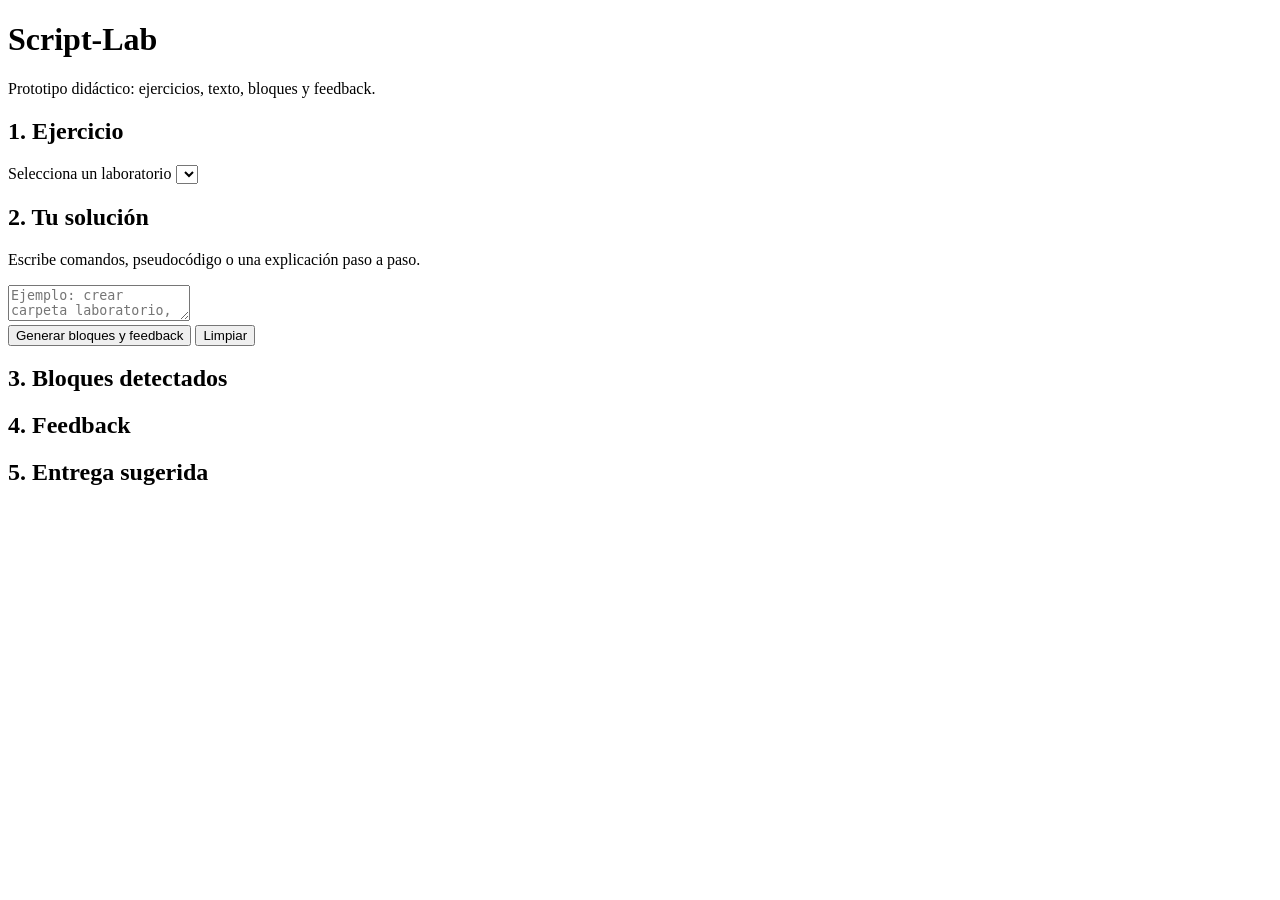
==== prototype/index.html @ 3a5c1339 "Añade prototipo HTML de Script-Lab" ====
<!doctype html>
<html lang="es">
<head>
  <meta charset="utf-8">
  <meta name="viewport" content="width=device-width, initial-scale=1">
  <title>Script-Lab Prototype</title>
  <link rel="stylesheet" href="styles.css">
</head>
<body>
  <header class="hero">
    <h1>Script-Lab</h1>
    <p>Prototipo didáctico: ejercicios, texto, bloques y feedback.</p>
  </header>

  <main class="layout">
    <section class="panel">
      <h2>1. Ejercicio</h2>
      <label for="exerciseSelect">Selecciona un laboratorio</label>
      <select id="exerciseSelect"></select>

      <article id="exerciseInfo" class="card"></article>
    </section>

    <section class="panel editor-panel">
      <h2>2. Tu solución</h2>
      <p>Escribe comandos, pseudocódigo o una explicación paso a paso.</p>
      <textarea id="solutionInput" spellcheck="false" placeholder="Ejemplo: crear carpeta laboratorio, entrar, crear archivo, listar contenido..."></textarea>
      <div class="actions">
        <button id="analyzeBtn">Generar bloques y feedback</button>
        <button id="clearBtn" class="secondary">Limpiar</button>
      </div>
    </section>

    <section class="panel">
      <h2>3. Bloques detectados</h2>
      <div id="blocksOutput" class="blocks"></div>
    </section>

    <section class="panel">
      <h2>4. Feedback</h2>
      <div id="feedbackOutput" class="feedback"></div>
    </section>

    <section class="panel wide">
      <h2>5. Entrega sugerida</h2>
      <pre id="exportOutput"></pre>
    </section>
  </main>

  <script src="app.js"></script>
</body>
</html>
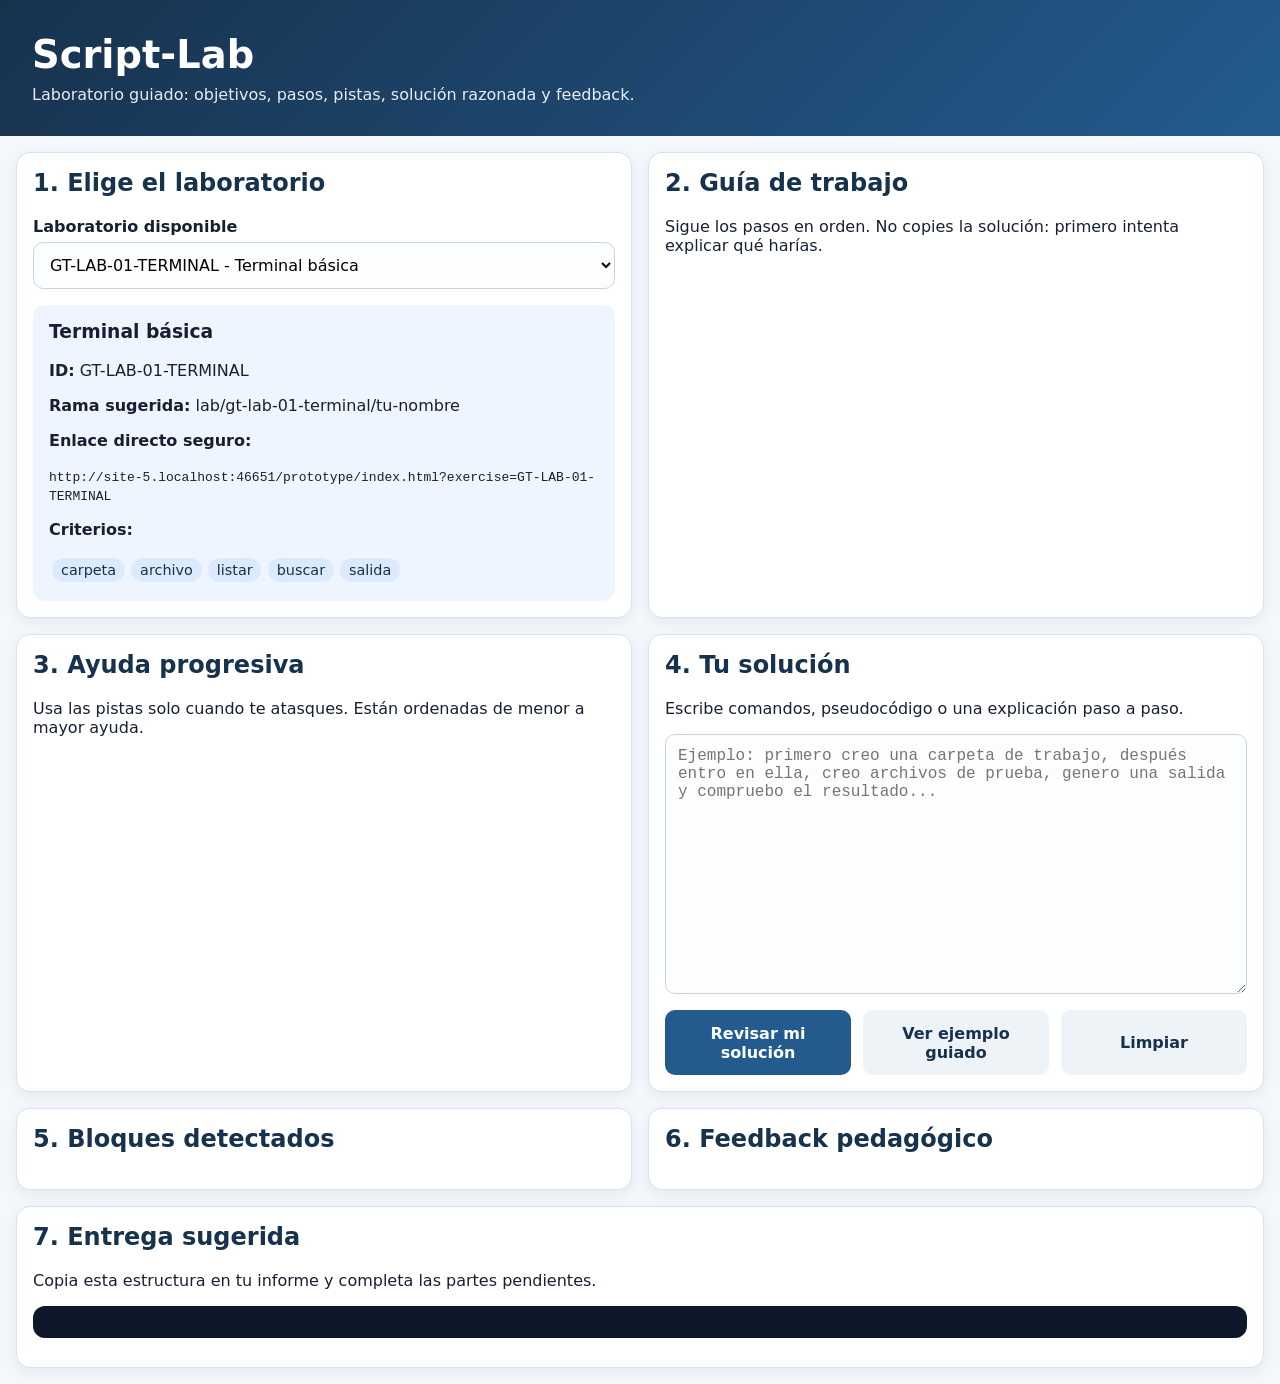
==== commit dac9c0a5: "Añadir estructura pedagógica al prototipo de Script-Lab" ====
--- a/prototype/index.html
+++ b/prototype/index.html
@@ -9,40 +9,54 @@
 <body>
   <header class="hero">
     <h1>Script-Lab</h1>
-    <p>Prototipo didáctico: ejercicios, texto, bloques y feedback.</p>
+    <p>Laboratorio guiado: objetivos, pasos, pistas, solución razonada y feedback.</p>
   </header>
 
   <main class="layout">
     <section class="panel">
-      <h2>1. Ejercicio</h2>
-      <label for="exerciseSelect">Selecciona un laboratorio</label>
+      <h2>1. Elige el laboratorio</h2>
+      <label for="exerciseSelect">Laboratorio disponible</label>
       <select id="exerciseSelect"></select>
 
       <article id="exerciseInfo" class="card"></article>
     </section>
 
+    <section class="panel">
+      <h2>2. Guía de trabajo</h2>
+      <p class="muted">Sigue los pasos en orden. No copies la solución: primero intenta explicar qué harías.</p>
+      <div id="guideOutput" class="guide"></div>
+    </section>
+
+    <section class="panel">
+      <h2>3. Ayuda progresiva</h2>
+      <p class="muted">Usa las pistas solo cuando te atasques. Están ordenadas de menor a mayor ayuda.</p>
+      <div id="hintsOutput" class="hints"></div>
+    </section>
+
     <section class="panel editor-panel">
-      <h2>2. Tu solución</h2>
+      <h2>4. Tu solución</h2>
       <p>Escribe comandos, pseudocódigo o una explicación paso a paso.</p>
-      <textarea id="solutionInput" spellcheck="false" placeholder="Ejemplo: crear carpeta laboratorio, entrar, crear archivo, listar contenido..."></textarea>
+      <textarea id="solutionInput" spellcheck="false" placeholder="Ejemplo: primero creo una carpeta de trabajo, después entro en ella, creo archivos de prueba, genero una salida y compruebo el resultado..."></textarea>
       <div class="actions">
-        <button id="analyzeBtn">Generar bloques y feedback</button>
+        <button id="analyzeBtn">Revisar mi solución</button>
+        <button id="exampleBtn" class="secondary">Ver ejemplo guiado</button>
         <button id="clearBtn" class="secondary">Limpiar</button>
       </div>
     </section>
 
     <section class="panel">
-      <h2>3. Bloques detectados</h2>
+      <h2>5. Bloques detectados</h2>
       <div id="blocksOutput" class="blocks"></div>
     </section>
 
     <section class="panel">
-      <h2>4. Feedback</h2>
+      <h2>6. Feedback pedagógico</h2>
       <div id="feedbackOutput" class="feedback"></div>
     </section>
 
     <section class="panel wide">
-      <h2>5. Entrega sugerida</h2>
+      <h2>7. Entrega sugerida</h2>
+      <p class="muted">Copia esta estructura en tu informe y completa las partes pendientes.</p>
       <pre id="exportOutput"></pre>
     </section>
   </main>
--- a/prototype/styles.css
+++ b/prototype/styles.css
@@ -0,0 +1,164 @@
+:root {
+  font-family: system-ui, -apple-system, BlinkMacSystemFont, "Segoe UI", sans-serif;
+  color: #172033;
+  background: #f4f7fb;
+}
+
+* {
+  box-sizing: border-box;
+}
+
+body {
+  margin: 0;
+}
+
+.hero {
+  padding: 2rem;
+  background: linear-gradient(135deg, #17324d, #245b8f);
+  color: white;
+}
+
+.hero h1 {
+  margin: 0 0 0.5rem;
+  font-size: 2.4rem;
+}
+
+.hero p {
+  margin: 0;
+  opacity: 0.9;
+}
+
+.layout {
+  display: grid;
+  grid-template-columns: repeat(2, minmax(0, 1fr));
+  gap: 1rem;
+  padding: 1rem;
+}
+
+.panel {
+  background: white;
+  border: 1px solid #d9e2ef;
+  border-radius: 14px;
+  padding: 1rem;
+  box-shadow: 0 4px 14px rgba(23, 50, 77, 0.07);
+}
+
+.wide {
+  grid-column: 1 / -1;
+}
+
+h2 {
+  margin-top: 0;
+  color: #17324d;
+}
+
+label {
+  display: block;
+  font-weight: 700;
+  margin-bottom: 0.4rem;
+}
+
+select,
+textarea,
+button {
+  width: 100%;
+  font: inherit;
+}
+
+select,
+textarea {
+  border: 1px solid #c7d3e2;
+  border-radius: 10px;
+  padding: 0.75rem;
+  background: #fbfdff;
+}
+
+textarea {
+  min-height: 260px;
+  resize: vertical;
+  font-family: "Cascadia Code", "Fira Code", monospace;
+}
+
+.actions {
+  display: flex;
+  gap: 0.75rem;
+  margin-top: 0.75rem;
+}
+
+button {
+  border: 0;
+  border-radius: 10px;
+  padding: 0.85rem 1rem;
+  background: #245b8f;
+  color: white;
+  cursor: pointer;
+  font-weight: 700;
+}
+
+button.secondary {
+  background: #eef3f8;
+  color: #17324d;
+}
+
+.card {
+  margin-top: 1rem;
+  padding: 1rem;
+  border-radius: 12px;
+  background: #eef5ff;
+}
+
+.card h3 {
+  margin-top: 0;
+}
+
+.tag {
+  display: inline-block;
+  margin: 0.2rem;
+  padding: 0.25rem 0.55rem;
+  background: #dbeafe;
+  color: #17324d;
+  border-radius: 999px;
+  font-size: 0.9rem;
+}
+
+.blocks {
+  display: grid;
+  gap: 0.6rem;
+}
+
+.block {
+  padding: 0.8rem;
+  border-radius: 10px;
+  border-left: 6px solid #245b8f;
+  background: #f8fbff;
+}
+
+.block strong {
+  display: block;
+  color: #17324d;
+}
+
+.feedback .ok {
+  color: #176b3a;
+  font-weight: 700;
+}
+
+.feedback .missing {
+  color: #9a3412;
+  font-weight: 700;
+}
+
+pre {
+  white-space: pre-wrap;
+  background: #0f172a;
+  color: #e5e7eb;
+  border-radius: 12px;
+  padding: 1rem;
+  overflow: auto;
+}
+
+@media (max-width: 800px) {
+  .layout {
+    grid-template-columns: 1fr;
+  }
+}
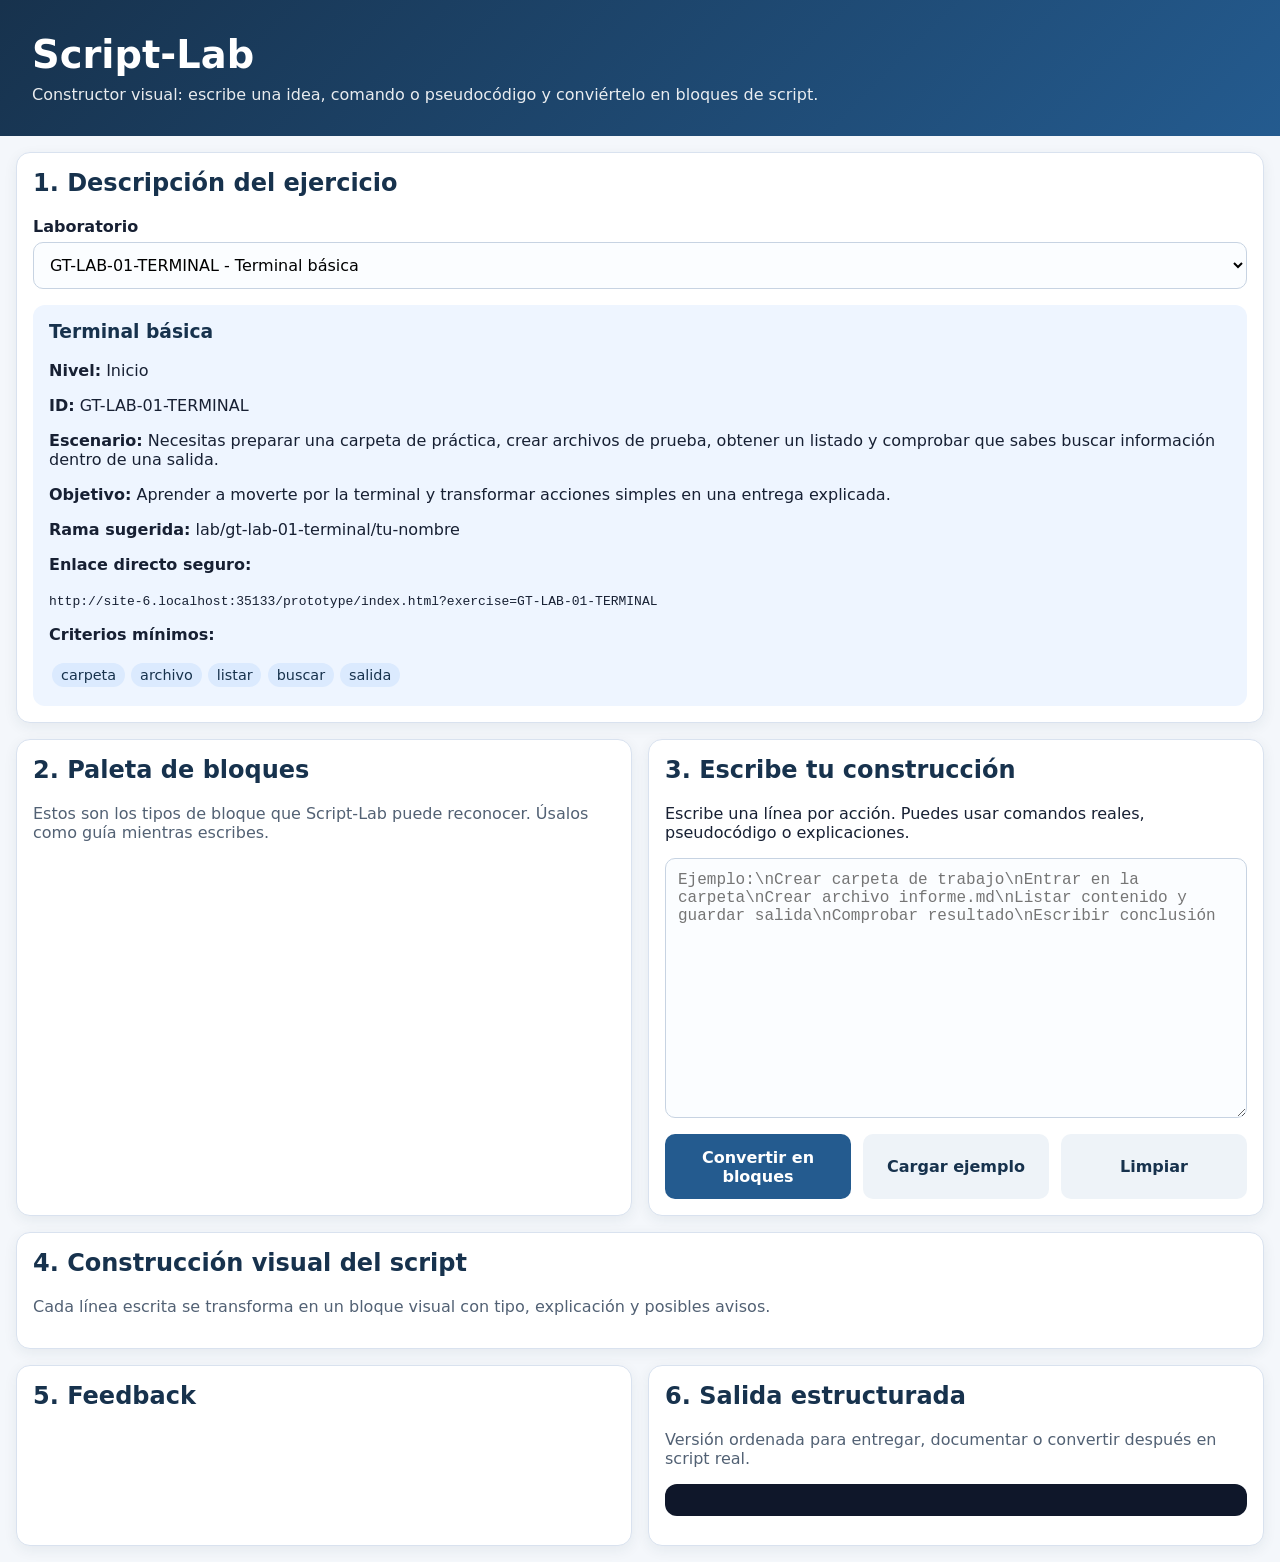
==== commit 44f6593a: "Rediseñar prototipo como constructor visual de scripts" ====
--- a/prototype/index.html
+++ b/prototype/index.html
@@ -3,60 +3,54 @@
 <head>
   <meta charset="utf-8">
   <meta name="viewport" content="width=device-width, initial-scale=1">
-  <title>Script-Lab Prototype</title>
+  <title>Script-Lab Constructor Visual</title>
   <link rel="stylesheet" href="styles.css">
 </head>
 <body>
   <header class="hero">
     <h1>Script-Lab</h1>
-    <p>Laboratorio guiado: objetivos, pasos, pistas, solución razonada y feedback.</p>
+    <p>Constructor visual: escribe una idea, comando o pseudocódigo y conviértelo en bloques de script.</p>
   </header>
 
   <main class="layout">
-    <section class="panel">
-      <h2>1. Elige el laboratorio</h2>
-      <label for="exerciseSelect">Laboratorio disponible</label>
+    <section class="panel wide">
+      <h2>1. Descripción del ejercicio</h2>
+      <label for="exerciseSelect">Laboratorio</label>
       <select id="exerciseSelect"></select>
-
       <article id="exerciseInfo" class="card"></article>
     </section>
 
     <section class="panel">
-      <h2>2. Guía de trabajo</h2>
-      <p class="muted">Sigue los pasos en orden. No copies la solución: primero intenta explicar qué harías.</p>
-      <div id="guideOutput" class="guide"></div>
-    </section>
-
-    <section class="panel">
-      <h2>3. Ayuda progresiva</h2>
-      <p class="muted">Usa las pistas solo cuando te atasques. Están ordenadas de menor a mayor ayuda.</p>
-      <div id="hintsOutput" class="hints"></div>
+      <h2>2. Paleta de bloques</h2>
+      <p class="muted">Estos son los tipos de bloque que Script-Lab puede reconocer. Úsalos como guía mientras escribes.</p>
+      <div id="paletteOutput" class="palette"></div>
     </section>
 
     <section class="panel editor-panel">
-      <h2>4. Tu solución</h2>
-      <p>Escribe comandos, pseudocódigo o una explicación paso a paso.</p>
-      <textarea id="solutionInput" spellcheck="false" placeholder="Ejemplo: primero creo una carpeta de trabajo, después entro en ella, creo archivos de prueba, genero una salida y compruebo el resultado..."></textarea>
+      <h2>3. Escribe tu construcción</h2>
+      <p>Escribe una línea por acción. Puedes usar comandos reales, pseudocódigo o explicaciones.</p>
+      <textarea id="solutionInput" spellcheck="false" placeholder="Ejemplo:\nCrear carpeta de trabajo\nEntrar en la carpeta\nCrear archivo informe.md\nListar contenido y guardar salida\nComprobar resultado\nEscribir conclusión"></textarea>
       <div class="actions">
-        <button id="analyzeBtn">Revisar mi solución</button>
-        <button id="exampleBtn" class="secondary">Ver ejemplo guiado</button>
+        <button id="analyzeBtn">Convertir en bloques</button>
+        <button id="exampleBtn" class="secondary">Cargar ejemplo</button>
         <button id="clearBtn" class="secondary">Limpiar</button>
       </div>
     </section>
 
-    <section class="panel">
-      <h2>5. Bloques detectados</h2>
-      <div id="blocksOutput" class="blocks"></div>
+    <section class="panel wide">
+      <h2>4. Construcción visual del script</h2>
+      <p class="muted">Cada línea escrita se transforma en un bloque visual con tipo, explicación y posibles avisos.</p>
+      <div id="blocksOutput" class="visual-flow"></div>
     </section>
 
     <section class="panel">
-      <h2>6. Feedback pedagógico</h2>
+      <h2>5. Feedback</h2>
       <div id="feedbackOutput" class="feedback"></div>
     </section>
 
-    <section class="panel wide">
-      <h2>7. Entrega sugerida</h2>
-      <p class="muted">Copia esta estructura en tu informe y completa las partes pendientes.</p>
+    <section class="panel">
+      <h2>6. Salida estructurada</h2>
+      <p class="muted">Versión ordenada para entregar, documentar o convertir después en script real.</p>
       <pre id="exportOutput"></pre>
     </section>
   </main>
--- a/prototype/styles.css
+++ b/prototype/styles.css
@@ -47,9 +47,13 @@
   grid-column: 1 / -1;
 }
 
+h2,
+h3 {
+  color: #17324d;
+}
+
 h2 {
   margin-top: 0;
-  color: #17324d;
 }
 
 label {
@@ -80,7 +84,8 @@
 }
 
 .actions {
-  display: flex;
+  display: grid;
+  grid-template-columns: repeat(3, minmax(0, 1fr));
   gap: 0.75rem;
   margin-top: 0.75rem;
 }
@@ -109,6 +114,10 @@
 
 .card h3 {
   margin-top: 0;
+}
+
+.muted {
+  color: #526174;
 }
 
 .tag {
@@ -121,11 +130,47 @@
   font-size: 0.9rem;
 }
 
+.guide,
+.hints,
 .blocks {
   display: grid;
   gap: 0.6rem;
 }
 
+.steps {
+  padding-left: 1.25rem;
+}
+
+.steps li {
+  margin-bottom: 0.75rem;
+  line-height: 1.45;
+}
+
+.mini-card {
+  padding: 0.8rem;
+  border-radius: 10px;
+  background: #fff7ed;
+  border: 1px solid #fed7aa;
+}
+
+details {
+  border: 1px solid #d9e2ef;
+  border-radius: 10px;
+  padding: 0.75rem;
+  background: #fbfdff;
+}
+
+summary {
+  cursor: pointer;
+  font-weight: 700;
+  color: #17324d;
+}
+
+details p,
+details ul {
+  margin-bottom: 0;
+}
+
 .block {
   padding: 0.8rem;
   border-radius: 10px;
@@ -146,6 +191,10 @@
 .feedback .missing {
   color: #9a3412;
   font-weight: 700;
+}
+
+.feedback ul {
+  padding-left: 1.25rem;
 }
 
 pre {
@@ -157,8 +206,9 @@
   overflow: auto;
 }
 
-@media (max-width: 800px) {
-  .layout {
+@media (max-width: 900px) {
+  .layout,
+  .actions {
     grid-template-columns: 1fr;
   }
 }
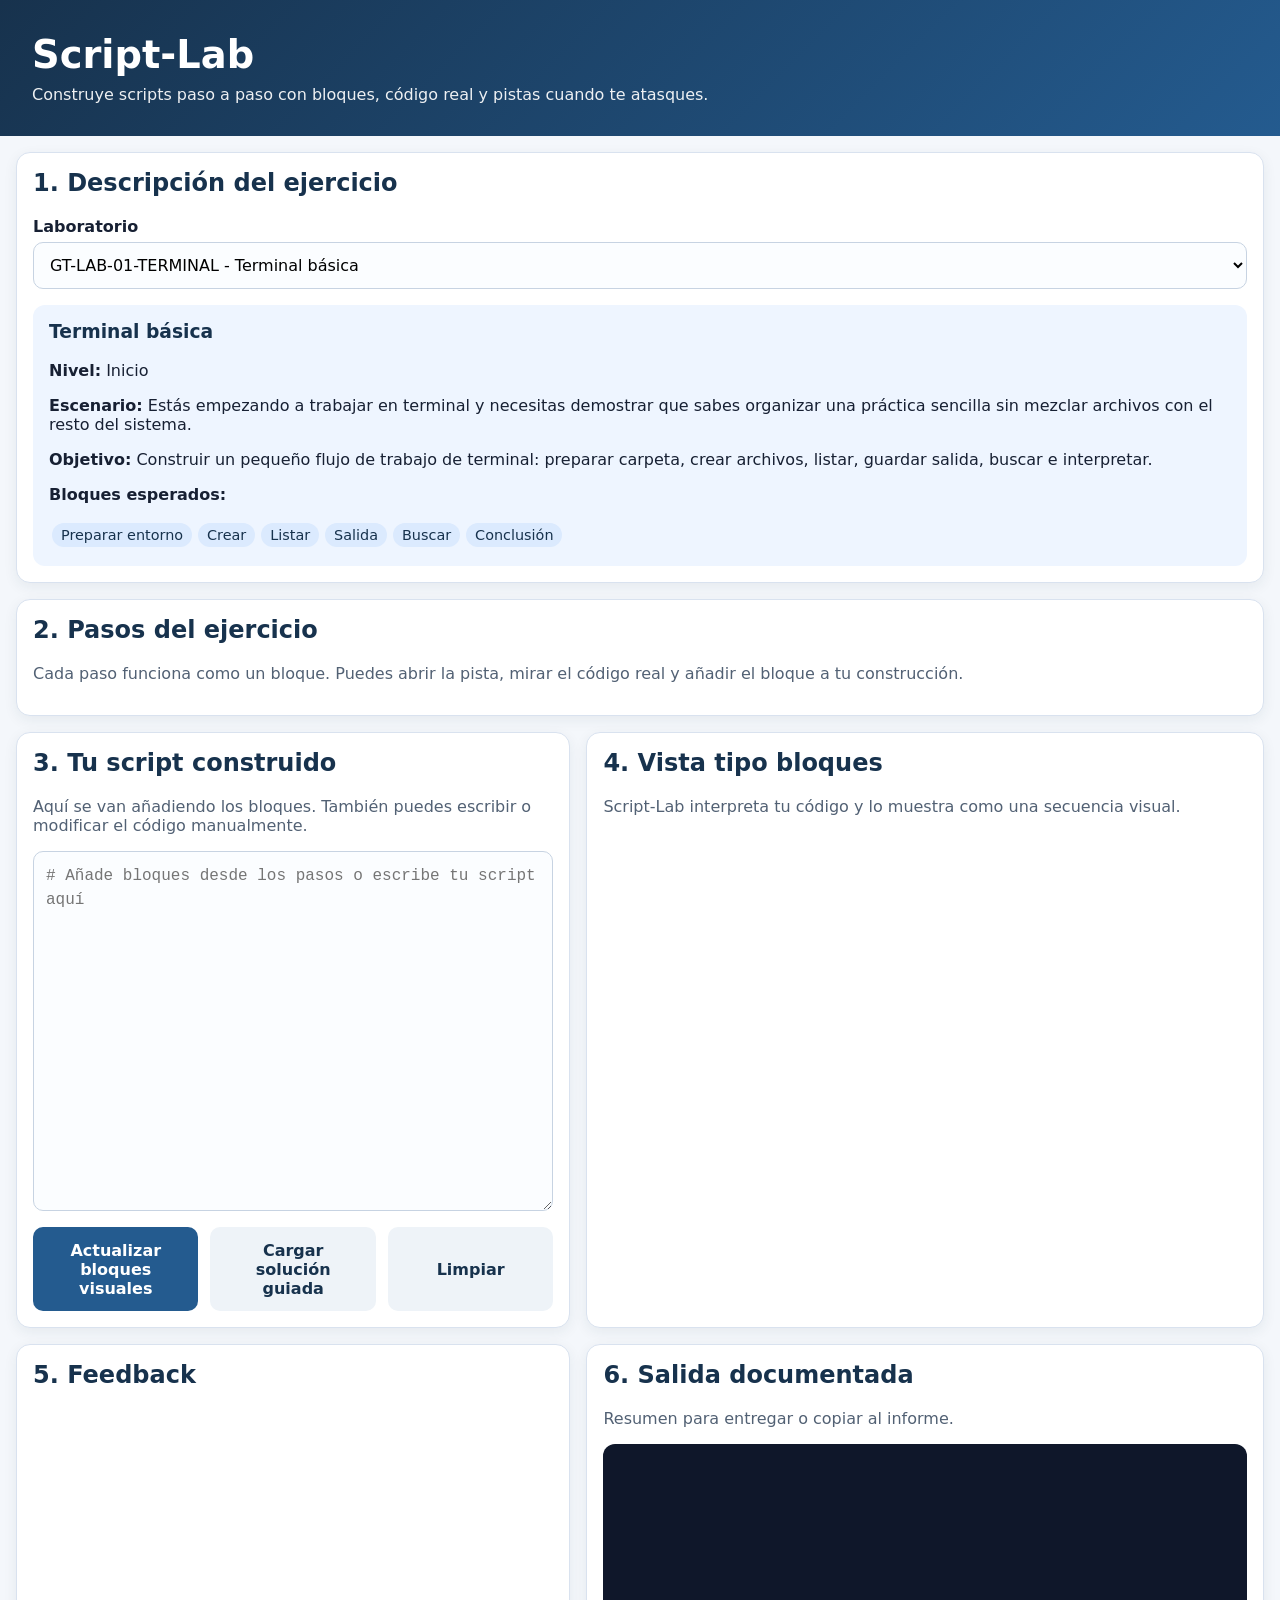
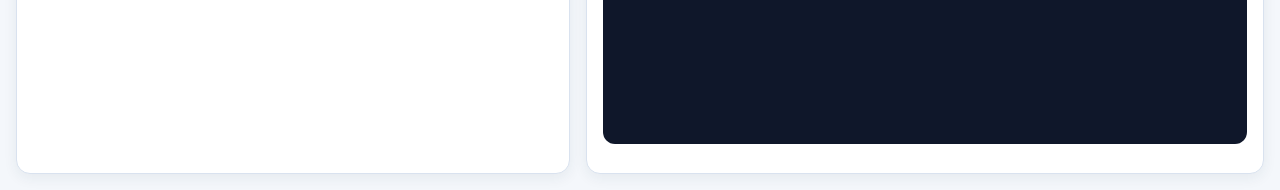
==== commit 932dde7a: "Añadir constructor por pasos con pistas tipo Blockly" ====
--- a/prototype/index.html
+++ b/prototype/index.html
@@ -3,13 +3,13 @@
 <head>
   <meta charset="utf-8">
   <meta name="viewport" content="width=device-width, initial-scale=1">
-  <title>Script-Lab Constructor Visual</title>
+  <title>Script-Lab Constructor por Bloques</title>
   <link rel="stylesheet" href="styles.css">
 </head>
 <body>
   <header class="hero">
     <h1>Script-Lab</h1>
-    <p>Constructor visual: escribe una idea, comando o pseudocódigo y conviértelo en bloques de script.</p>
+    <p>Construye scripts paso a paso con bloques, código real y pistas cuando te atasques.</p>
   </header>
 
   <main class="layout">
@@ -20,26 +20,26 @@
       <article id="exerciseInfo" class="card"></article>
     </section>
 
-    <section class="panel">
-      <h2>2. Paleta de bloques</h2>
-      <p class="muted">Estos son los tipos de bloque que Script-Lab puede reconocer. Úsalos como guía mientras escribes.</p>
-      <div id="paletteOutput" class="palette"></div>
+    <section class="panel wide">
+      <h2>2. Pasos del ejercicio</h2>
+      <p class="muted">Cada paso funciona como un bloque. Puedes abrir la pista, mirar el código real y añadir el bloque a tu construcción.</p>
+      <div id="stepsOutput" class="step-grid"></div>
     </section>
 
-    <section class="panel editor-panel">
-      <h2>3. Escribe tu construcción</h2>
-      <p>Escribe una línea por acción. Puedes usar comandos reales, pseudocódigo o explicaciones.</p>
-      <textarea id="solutionInput" spellcheck="false" placeholder="Ejemplo:\nCrear carpeta de trabajo\nEntrar en la carpeta\nCrear archivo informe.md\nListar contenido y guardar salida\nComprobar resultado\nEscribir conclusión"></textarea>
+    <section class="panel workspace-panel">
+      <h2>3. Tu script construido</h2>
+      <p class="muted">Aquí se van añadiendo los bloques. También puedes escribir o modificar el código manualmente.</p>
+      <textarea id="solutionInput" spellcheck="false" placeholder="# Añade bloques desde los pasos o escribe tu script aquí"></textarea>
       <div class="actions">
-        <button id="analyzeBtn">Convertir en bloques</button>
-        <button id="exampleBtn" class="secondary">Cargar ejemplo</button>
+        <button id="analyzeBtn">Actualizar bloques visuales</button>
+        <button id="exampleBtn" class="secondary">Cargar solución guiada</button>
         <button id="clearBtn" class="secondary">Limpiar</button>
       </div>
     </section>
 
-    <section class="panel wide">
-      <h2>4. Construcción visual del script</h2>
-      <p class="muted">Cada línea escrita se transforma en un bloque visual con tipo, explicación y posibles avisos.</p>
+    <section class="panel visual-panel">
+      <h2>4. Vista tipo bloques</h2>
+      <p class="muted">Script-Lab interpreta tu código y lo muestra como una secuencia visual.</p>
       <div id="blocksOutput" class="visual-flow"></div>
     </section>
 
@@ -49,8 +49,8 @@
     </section>
 
     <section class="panel">
-      <h2>6. Salida estructurada</h2>
-      <p class="muted">Versión ordenada para entregar, documentar o convertir después en script real.</p>
+      <h2>6. Salida documentada</h2>
+      <p class="muted">Resumen para entregar o copiar al informe.</p>
       <pre id="exportOutput"></pre>
     </section>
   </main>
--- a/prototype/styles.css
+++ b/prototype/styles.css
@@ -25,12 +25,12 @@
 
 .hero p {
   margin: 0;
-  opacity: 0.9;
+  opacity: 0.92;
 }
 
 .layout {
   display: grid;
-  grid-template-columns: repeat(2, minmax(0, 1fr));
+  grid-template-columns: minmax(280px, 0.9fr) minmax(360px, 1.1fr);
   gap: 1rem;
   padding: 1rem;
 }
@@ -78,9 +78,18 @@
 }
 
 textarea {
-  min-height: 260px;
+  min-height: 360px;
   resize: vertical;
-  font-family: "Cascadia Code", "Fira Code", monospace;
+  font-family: "Cascadia Code", "Fira Code", Consolas, monospace;
+  line-height: 1.5;
+  color: #0f172a;
+}
+
+textarea:focus,
+select:focus,
+button:focus {
+  outline: 3px solid #bfdbfe;
+  outline-offset: 2px;
 }
 
 .actions {
@@ -100,6 +109,10 @@
   font-weight: 700;
 }
 
+button:hover {
+  filter: brightness(1.05);
+}
+
 button.secondary {
   background: #eef3f8;
   color: #17324d;
@@ -130,58 +143,143 @@
   font-size: 0.9rem;
 }
 
-.guide,
-.hints,
-.blocks {
-  display: grid;
-  gap: 0.6rem;
-}
-
-.steps {
-  padding-left: 1.25rem;
-}
-
-.steps li {
-  margin-bottom: 0.75rem;
-  line-height: 1.45;
-}
-
-.mini-card {
-  padding: 0.8rem;
-  border-radius: 10px;
-  background: #fff7ed;
-  border: 1px solid #fed7aa;
-}
-
-details {
+.palette {
+  display: grid;
+  grid-template-columns: repeat(auto-fit, minmax(150px, 1fr));
+  gap: 0.55rem;
+  max-height: 420px;
+  overflow: auto;
+  padding-right: 0.2rem;
+}
+
+.palette-item {
   border: 1px solid #d9e2ef;
-  border-radius: 10px;
+  border-radius: 12px;
   padding: 0.75rem;
   background: #fbfdff;
 }
 
-summary {
-  cursor: pointer;
-  font-weight: 700;
-  color: #17324d;
-}
-
-details p,
-details ul {
-  margin-bottom: 0;
-}
-
-.block {
-  padding: 0.8rem;
-  border-radius: 10px;
-  border-left: 6px solid #245b8f;
-  background: #f8fbff;
-}
-
-.block strong {
+.palette-item strong {
   display: block;
   color: #17324d;
-}
+  margin-bottom: 0.2rem;
+}
+
+.palette-item span {
+  display: block;
+  color: #526174;
+  font-size: 0.88rem;
+}
+
+.visual-flow {
+  display: grid;
+  gap: 0.4rem;
+}
+
+.empty-state {
+  padding: 1rem;
+  border: 1px dashed #9db2ce;
+  border-radius: 12px;
+  background: #fbfdff;
+  color: #526174;
+}
+
+.visual-block {
+  display: grid;
+  grid-template-columns: 52px 1fr;
+  gap: 0.8rem;
+  align-items: stretch;
+  border: 1px solid #d9e2ef;
+  border-left: 8px solid #245b8f;
+  border-radius: 14px;
+  background: #ffffff;
+  overflow: hidden;
+}
+
+.block-number {
+  display: grid;
+  place-items: center;
+  background: #eef5ff;
+  font-weight: 800;
+  color: #17324d;
+}
+
+.block-body {
+  padding: 0.8rem 0.9rem 0.8rem 0;
+}
+
+.block-head {
+  display: flex;
+  gap: 0.75rem;
+  align-items: center;
+  justify-content: space-between;
+  margin-bottom: 0.35rem;
+}
+
+.block-head strong {
+  color: #17324d;
+  font-size: 1.05rem;
+}
+
+.block-head span {
+  border-radius: 999px;
+  padding: 0.15rem 0.5rem;
+  background: #eef3f8;
+  color: #526174;
+  font-size: 0.8rem;
+}
+
+.block-text {
+  margin: 0.2rem 0;
+  font-family: "Cascadia Code", "Fira Code", Consolas, monospace;
+  color: #0f172a;
+}
+
+.block-help,
+.block-extra {
+  margin: 0.25rem 0 0;
+  color: #526174;
+  font-size: 0.92rem;
+}
+
+.block-warnings {
+  margin: 0.5rem 0 0;
+  padding-left: 1.2rem;
+  color: #9a3412;
+}
+
+.connector {
+  text-align: center;
+  color: #6b7b90;
+  font-weight: 800;
+}
+
+.block-objetivo { border-left-color: #245b8f; }
+.block-preparar { border-left-color: #4f46e5; }
+.block-entrada { border-left-color: #0f766e; }
+.block-variable { border-left-color: #7c3aed; }
+.block-crear { border-left-color: #2563eb; }
+.block-leer { border-left-color: #0891b2; }
+.block-listar { border-left-color: #0284c7; }
+.block-buscar { border-left-color: #9333ea; }
+.block-condicion { border-left-color: #d97706; }
+.block-bucle { border-left-color: #ca8a04; }
+.block-proceso { border-left-color: #475569; }
+.block-salida { border-left-color: #16a34a; }
+.block-verificacion { border-left-color: #15803d; }
+.block-error { border-left-color: #dc2626; }
+.block-sistema { border-left-color: #334155; }
+.block-disco { border-left-color: #64748b; }
+.block-procesos { border-left-color: #0e7490; }
+.block-servicios { border-left-color: #0369a1; }
+.block-logs { border-left-color: #b45309; }
+.block-red { border-left-color: #0d9488; }
+.block-ip { border-left-color: #059669; }
+.block-gateway { border-left-color: #65a30d; }
+.block-dns { border-left-color: #7c2d12; }
+.block-puerto { border-left-color: #be123c; }
+.block-riesgo { border-left-color: #b91c1c; }
+.block-conclusion { border-left-color: #176b3a; }
 
 .feedback .ok {
   color: #176b3a;
@@ -204,6 +302,7 @@
   border-radius: 12px;
   padding: 1rem;
   overflow: auto;
+  min-height: 300px;
 }
 
 @media (max-width: 900px) {
@@ -211,4 +310,8 @@
   .actions {
     grid-template-columns: 1fr;
   }
-}
+
+  .visual-block {
+    grid-template-columns: 42px 1fr;
+  }
+}
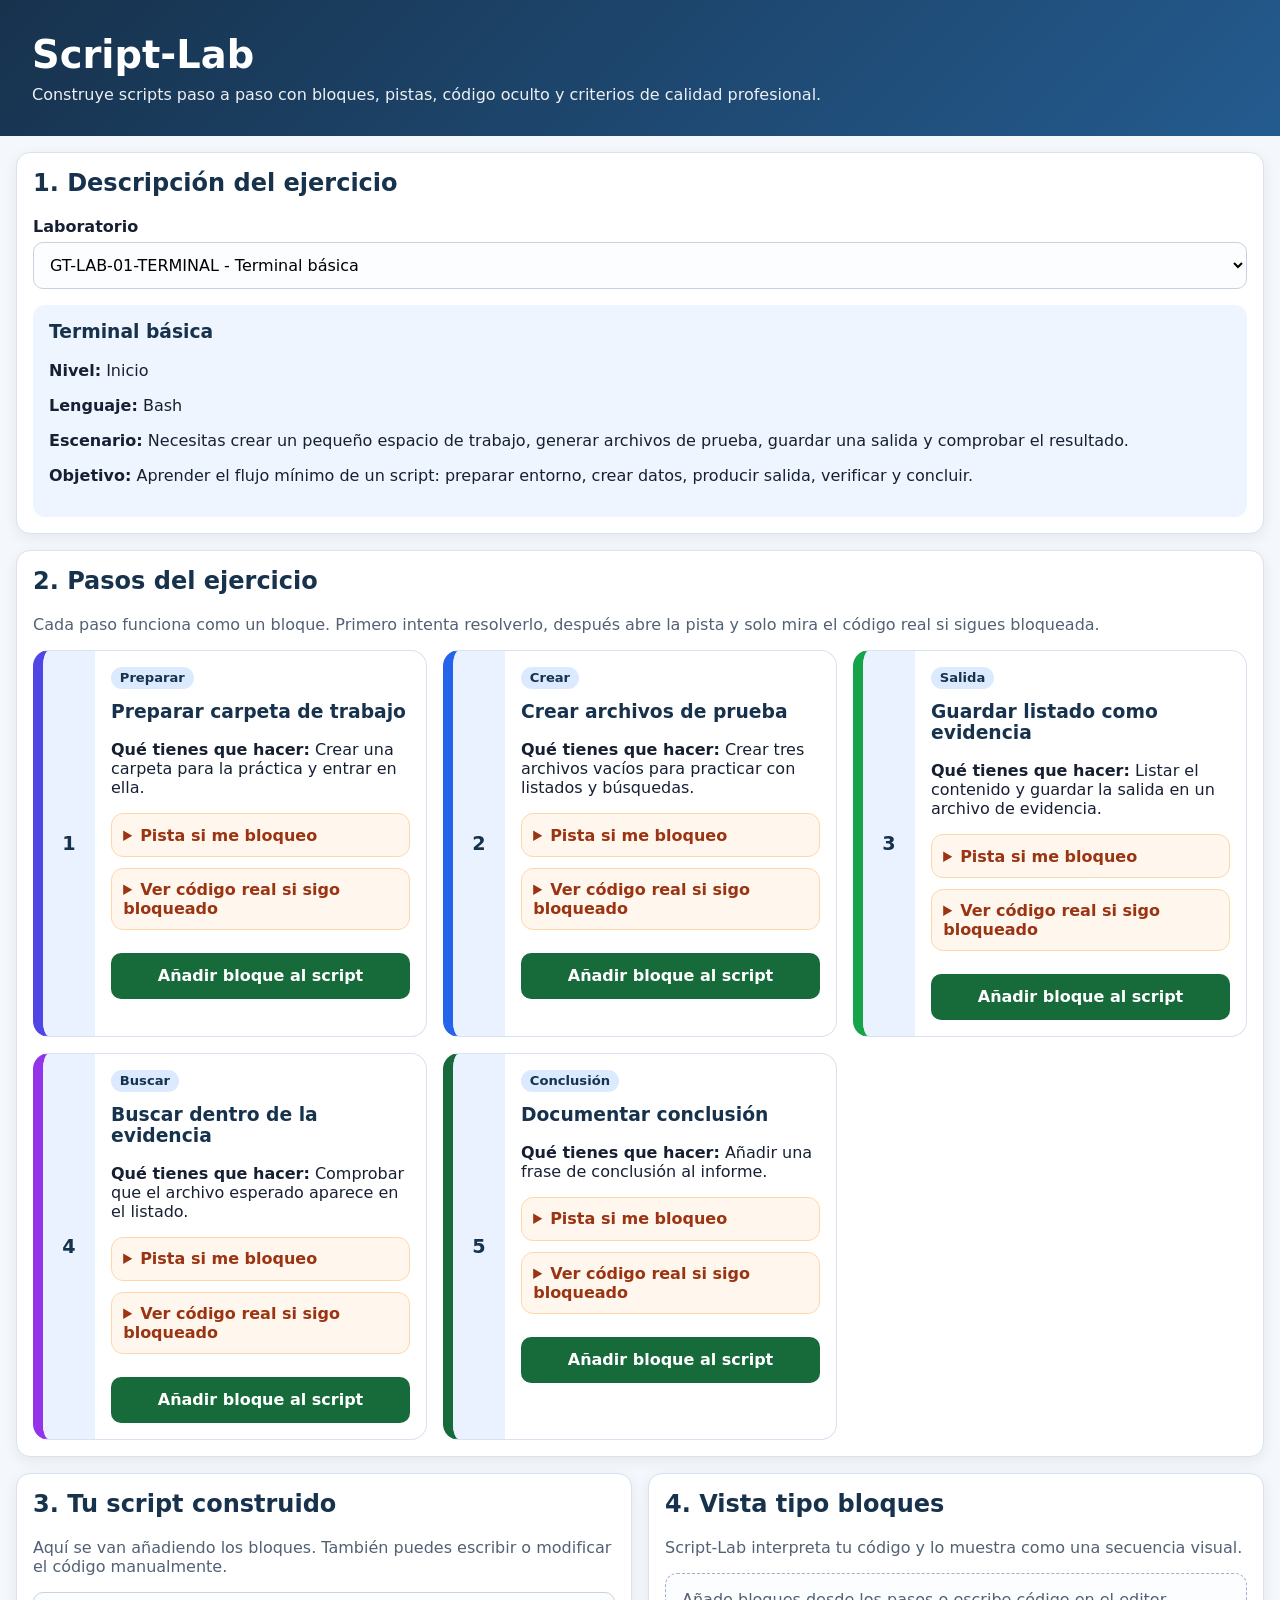
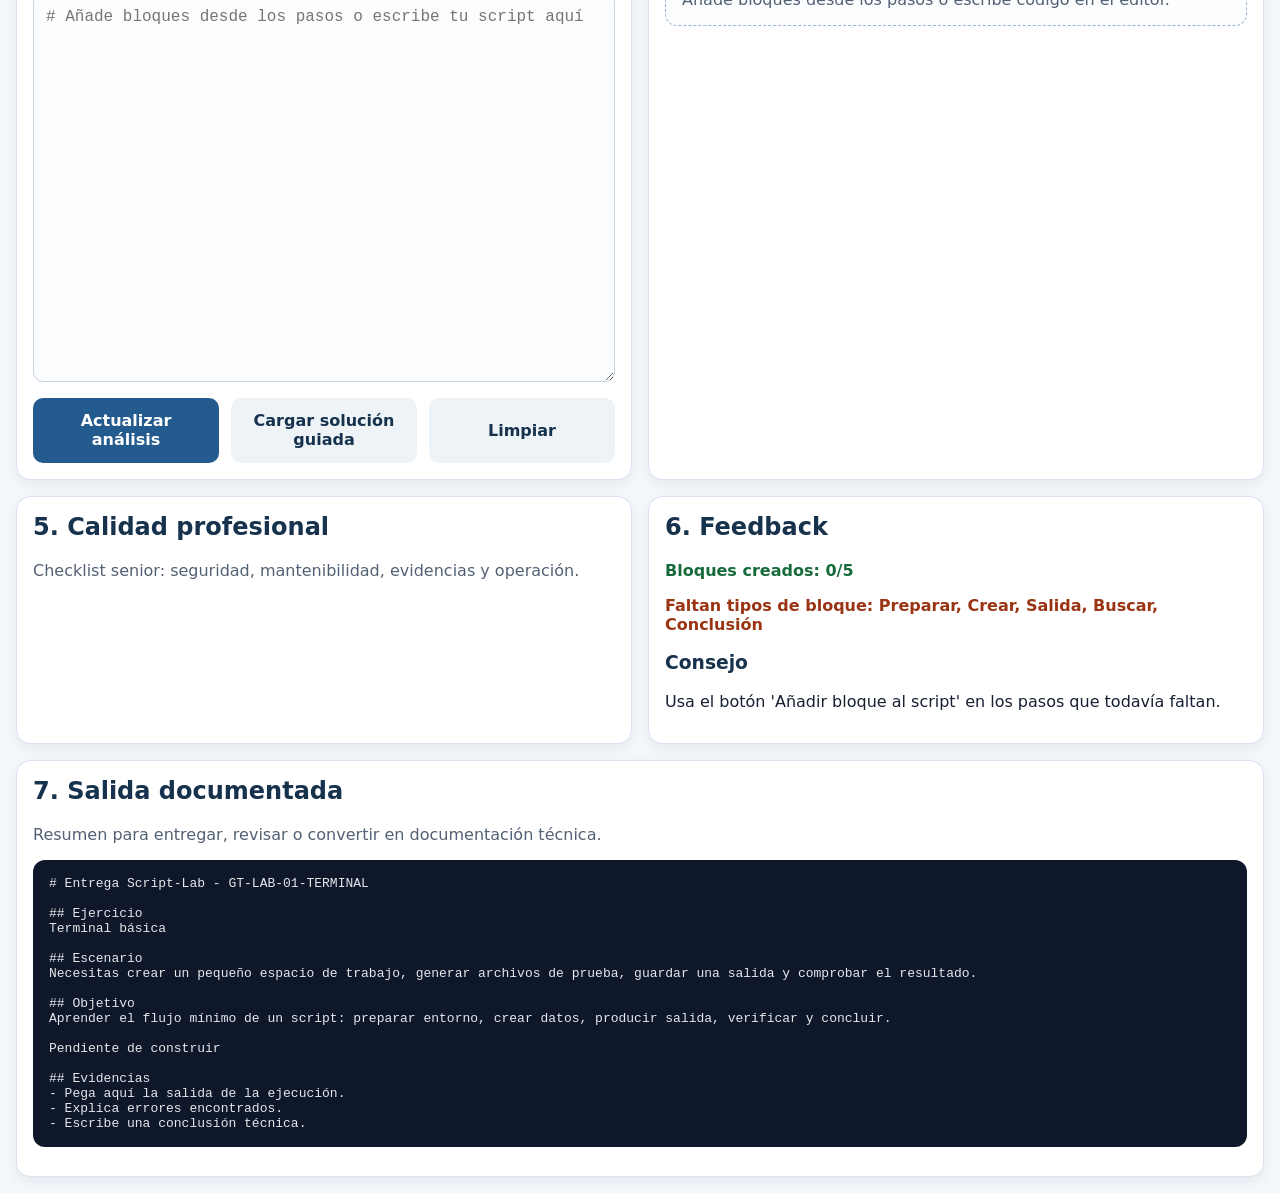
==== commit 1e2f4d8f: "Añadir panel de calidad profesional" ====
--- a/prototype/index.html
+++ b/prototype/index.html
@@ -3,13 +3,13 @@
 <head>
   <meta charset="utf-8">
   <meta name="viewport" content="width=device-width, initial-scale=1">
-  <title>Script-Lab Constructor por Bloques</title>
+  <title>Script-Lab Constructor Profesional</title>
   <link rel="stylesheet" href="styles.css">
 </head>
 <body>
   <header class="hero">
     <h1>Script-Lab</h1>
-    <p>Construye scripts paso a paso con bloques, código real y pistas cuando te atasques.</p>
+    <p>Construye scripts paso a paso con bloques, pistas, código oculto y criterios de calidad profesional.</p>
   </header>
 
   <main class="layout">
@@ -22,7 +22,7 @@
 
     <section class="panel wide">
       <h2>2. Pasos del ejercicio</h2>
-      <p class="muted">Cada paso funciona como un bloque. Puedes abrir la pista, mirar el código real y añadir el bloque a tu construcción.</p>
+      <p class="muted">Cada paso funciona como un bloque. Primero intenta resolverlo, después abre la pista y solo mira el código real si sigues bloqueada.</p>
       <div id="stepsOutput" class="step-grid"></div>
     </section>
 
@@ -31,7 +31,7 @@
       <p class="muted">Aquí se van añadiendo los bloques. También puedes escribir o modificar el código manualmente.</p>
       <textarea id="solutionInput" spellcheck="false" placeholder="# Añade bloques desde los pasos o escribe tu script aquí"></textarea>
       <div class="actions">
-        <button id="analyzeBtn">Actualizar bloques visuales</button>
+        <button id="analyzeBtn">Actualizar análisis</button>
         <button id="exampleBtn" class="secondary">Cargar solución guiada</button>
         <button id="clearBtn" class="secondary">Limpiar</button>
       </div>
@@ -44,13 +44,19 @@
     </section>
 
     <section class="panel">
-      <h2>5. Feedback</h2>
+      <h2>5. Calidad profesional</h2>
+      <p class="muted">Checklist senior: seguridad, mantenibilidad, evidencias y operación.</p>
+      <div id="qualityOutput" class="quality"></div>
+    </section>
+
+    <section class="panel">
+      <h2>6. Feedback</h2>
       <div id="feedbackOutput" class="feedback"></div>
     </section>
 
-    <section class="panel">
-      <h2>6. Salida documentada</h2>
-      <p class="muted">Resumen para entregar o copiar al informe.</p>
+    <section class="panel wide">
+      <h2>7. Salida documentada</h2>
+      <p class="muted">Resumen para entregar, revisar o convertir en documentación técnica.</p>
       <pre id="exportOutput"></pre>
     </section>
   </main>
--- a/prototype/styles.css
+++ b/prototype/styles.css
@@ -4,13 +4,8 @@
   background: #f4f7fb;
 }
 
-* {
-  box-sizing: border-box;
-}
-
-body {
-  margin: 0;
-}
+* { box-sizing: border-box; }
+body { margin: 0; }
 
 .hero {
   padding: 2rem;
@@ -23,14 +18,11 @@
   font-size: 2.4rem;
 }
 
-.hero p {
-  margin: 0;
-  opacity: 0.92;
-}
+.hero p { margin: 0; opacity: 0.92; }
 
 .layout {
   display: grid;
-  grid-template-columns: minmax(280px, 0.9fr) minmax(360px, 1.1fr);
+  grid-template-columns: minmax(360px, 1fr) minmax(360px, 1fr);
   gap: 1rem;
   padding: 1rem;
 }
@@ -43,18 +35,11 @@
   box-shadow: 0 4px 14px rgba(23, 50, 77, 0.07);
 }
 
-.wide {
-  grid-column: 1 / -1;
-}
-
-h2,
-h3 {
-  color: #17324d;
-}
-
-h2 {
-  margin-top: 0;
-}
+.wide { grid-column: 1 / -1; }
+.workspace-panel, .visual-panel { min-height: 520px; }
+
+h2, h3 { color: #17324d; }
+h2 { margin-top: 0; }
 
 label {
   display: block;
@@ -62,15 +47,12 @@
   margin-bottom: 0.4rem;
 }
 
-select,
-textarea,
-button {
+select, textarea, button {
   width: 100%;
   font: inherit;
 }
 
-select,
-textarea {
+select, textarea {
   border: 1px solid #c7d3e2;
   border-radius: 10px;
   padding: 0.75rem;
@@ -78,16 +60,14 @@
 }
 
 textarea {
-  min-height: 360px;
+  min-height: 390px;
   resize: vertical;
   font-family: "Cascadia Code", "Fira Code", Consolas, monospace;
   line-height: 1.5;
   color: #0f172a;
 }
 
-textarea:focus,
-select:focus,
-button:focus {
+textarea:focus, select:focus, button:focus, summary:focus {
   outline: 3px solid #bfdbfe;
   outline-offset: 2px;
 }
@@ -109,14 +89,8 @@
   font-weight: 700;
 }
 
-button:hover {
-  filter: brightness(1.05);
-}
-
-button.secondary {
-  background: #eef3f8;
-  color: #17324d;
-}
+button:hover { filter: brightness(1.05); }
+button.secondary { background: #eef3f8; color: #17324d; }
 
 .card {
   margin-top: 1rem;
@@ -125,50 +99,80 @@
   background: #eef5ff;
 }
 
-.card h3 {
-  margin-top: 0;
-}
-
-.muted {
-  color: #526174;
-}
-
-.tag {
+.card h3 { margin-top: 0; }
+.muted { color: #526174; }
+
+.step-grid {
+  display: grid;
+  grid-template-columns: repeat(auto-fit, minmax(320px, 1fr));
+  gap: 1rem;
+}
+
+.step-card {
+  position: relative;
+  display: grid;
+  grid-template-columns: 52px 1fr;
+  gap: 0;
+  border: 1px solid #d9e2ef;
+  border-left: 10px solid #245b8f;
+  border-radius: 16px;
+  overflow: hidden;
+  background: #ffffff;
+}
+
+.step-number {
+  display: grid;
+  place-items: center;
+  background: #eaf2ff;
+  color: #17324d;
+  font-weight: 900;
+  font-size: 1.2rem;
+}
+
+.step-content { padding: 1rem; }
+.step-header { display: flex; gap: 0.6rem; align-items: center; flex-wrap: wrap; }
+.step-header h3 { margin: 0.15rem 0; }
+
+.block-pill {
   display: inline-block;
-  margin: 0.2rem;
-  padding: 0.25rem 0.55rem;
+  padding: 0.22rem 0.55rem;
+  border-radius: 999px;
   background: #dbeafe;
   color: #17324d;
-  border-radius: 999px;
+  font-weight: 800;
+  font-size: 0.82rem;
+}
+
+details {
+  margin: 0.7rem 0;
+  border: 1px solid #fed7aa;
+  background: #fff7ed;
+  border-radius: 12px;
+  padding: 0.7rem;
+}
+
+summary {
+  cursor: pointer;
+  font-weight: 800;
+  color: #9a3412;
+}
+
+details p { margin-bottom: 0; }
+
+.code-preview, .block-code {
+  white-space: pre-wrap;
+  background: #0f172a;
+  color: #e5e7eb;
+  border-radius: 12px;
+  padding: 0.85rem;
+  overflow: auto;
+  min-height: auto;
   font-size: 0.9rem;
 }
 
-.palette {
-  display: grid;
-  grid-template-columns: repeat(auto-fit, minmax(150px, 1fr));
-  gap: 0.55rem;
-  max-height: 420px;
-  overflow: auto;
-  padding-right: 0.2rem;
-}
-
-.palette-item {
-  border: 1px solid #d9e2ef;
-  border-radius: 12px;
-  padding: 0.75rem;
-  background: #fbfdff;
-}
-
-.palette-item strong {
-  display: block;
-  color: #17324d;
-  margin-bottom: 0.2rem;
-}
-
-.palette-item span {
-  display: block;
-  color: #526174;
-  font-size: 0.88rem;
+.add-block {
+  margin-top: 0.7rem;
+  background: #176b3a;
 }
 
 .visual-flow {
@@ -187,26 +191,25 @@
 .visual-block {
   display: grid;
   grid-template-columns: 52px 1fr;
-  gap: 0.8rem;
+  gap: 0;
   align-items: stretch;
   border: 1px solid #d9e2ef;
-  border-left: 8px solid #245b8f;
-  border-radius: 14px;
+  border-left: 10px solid #245b8f;
+  border-radius: 16px;
   background: #ffffff;
   overflow: hidden;
+  box-shadow: 0 3px 0 #cbd5e1;
 }
 
 .block-number {
   display: grid;
   place-items: center;
   background: #eef5ff;
-  font-weight: 800;
-  color: #17324d;
-}
-
-.block-body {
-  padding: 0.8rem 0.9rem 0.8rem 0;
-}
+  font-weight: 900;
+  color: #17324d;
+}
+
+.block-body { padding: 0.9rem; }
 
 .block-head {
   display: flex;
@@ -229,15 +232,8 @@
   font-size: 0.8rem;
 }
 
-.block-text {
-  margin: 0.2rem 0;
-  font-family: "Cascadia Code", "Fira Code", Consolas, monospace;
-  color: #0f172a;
-}
-
-.block-help,
-.block-extra {
-  margin: 0.25rem 0 0;
+.block-help {
+  margin: 0.25rem 0 0.5rem;
   color: #526174;
   font-size: 0.92rem;
 }
@@ -251,7 +247,7 @@
 .connector {
   text-align: center;
   color: #6b7b90;
-  font-weight: 800;
+  font-weight: 900;
 }
 
 .block-objetivo { border-left-color: #245b8f; }
@@ -259,15 +255,11 @@
 .block-entrada { border-left-color: #0f766e; }
 .block-variable { border-left-color: #7c3aed; }
 .block-crear { border-left-color: #2563eb; }
-.block-leer { border-left-color: #0891b2; }
-.block-listar { border-left-color: #0284c7; }
-.block-buscar { border-left-color: #9333ea; }
 .block-condicion { border-left-color: #d97706; }
-.block-bucle { border-left-color: #ca8a04; }
 .block-proceso { border-left-color: #475569; }
 .block-salida { border-left-color: #16a34a; }
+.block-buscar { border-left-color: #9333ea; }
 .block-verificacion { border-left-color: #15803d; }
-.block-error { border-left-color: #dc2626; }
 .block-sistema { border-left-color: #334155; }
 .block-disco { border-left-color: #64748b; }
 .block-procesos { border-left-color: #0e7490; }
@@ -278,22 +270,11 @@
 .block-gateway { border-left-color: #65a30d; }
 .block-dns { border-left-color: #7c2d12; }
 .block-puerto { border-left-color: #be123c; }
-.block-riesgo { border-left-color: #b91c1c; }
 .block-conclusion { border-left-color: #176b3a; }
 
-.feedback .ok {
-  color: #176b3a;
-  font-weight: 700;
-}
-
-.feedback .missing {
-  color: #9a3412;
-  font-weight: 700;
-}
-
-.feedback ul {
-  padding-left: 1.25rem;
-}
+.feedback .ok { color: #176b3a; font-weight: 700; }
+.feedback .missing { color: #9a3412; font-weight: 700; }
+.feedback ul { padding-left: 1.25rem; }
 
 pre {
   white-space: pre-wrap;
@@ -302,16 +283,15 @@
   border-radius: 12px;
   padding: 1rem;
   overflow: auto;
-  min-height: 300px;
+  min-height: 260px;
 }
 
 @media (max-width: 900px) {
-  .layout,
-  .actions {
+  .layout, .actions, .step-grid {
     grid-template-columns: 1fr;
   }
 
-  .visual-block {
+  .visual-block, .step-card {
     grid-template-columns: 42px 1fr;
   }
 }
